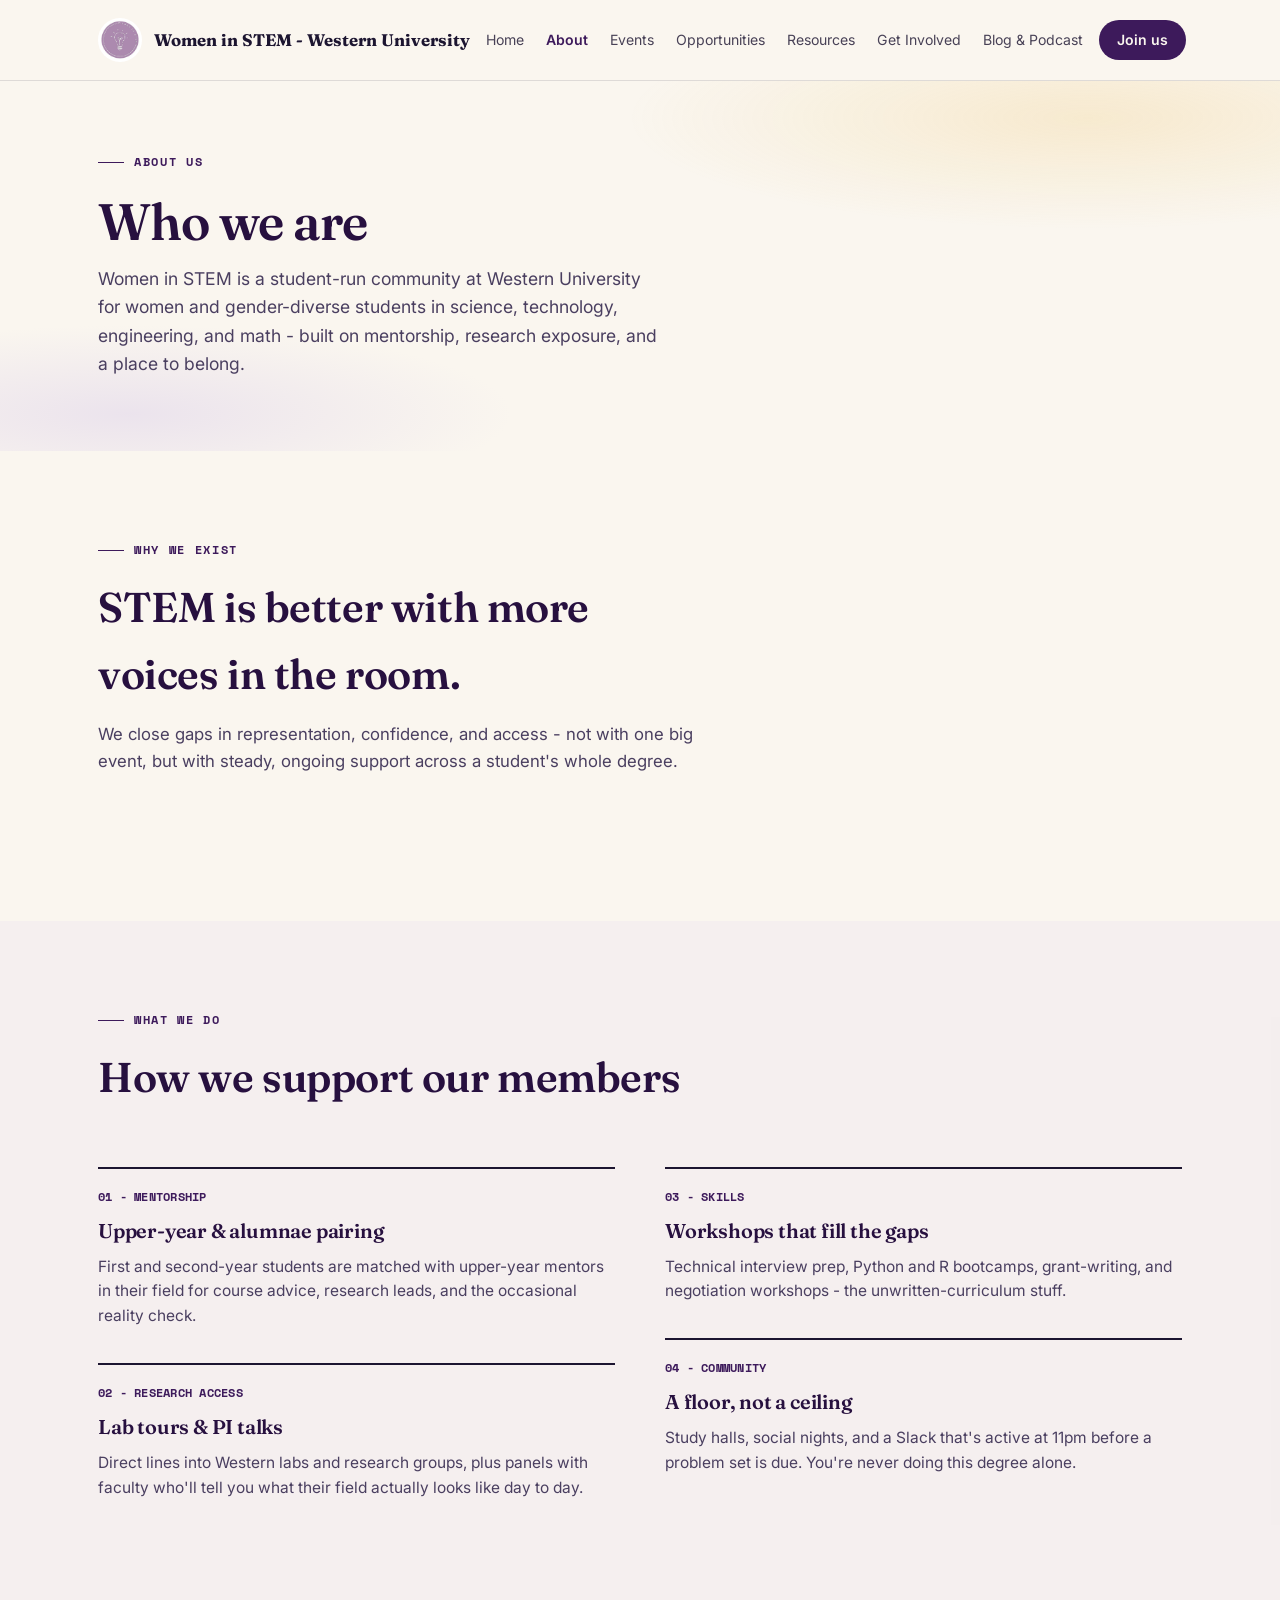
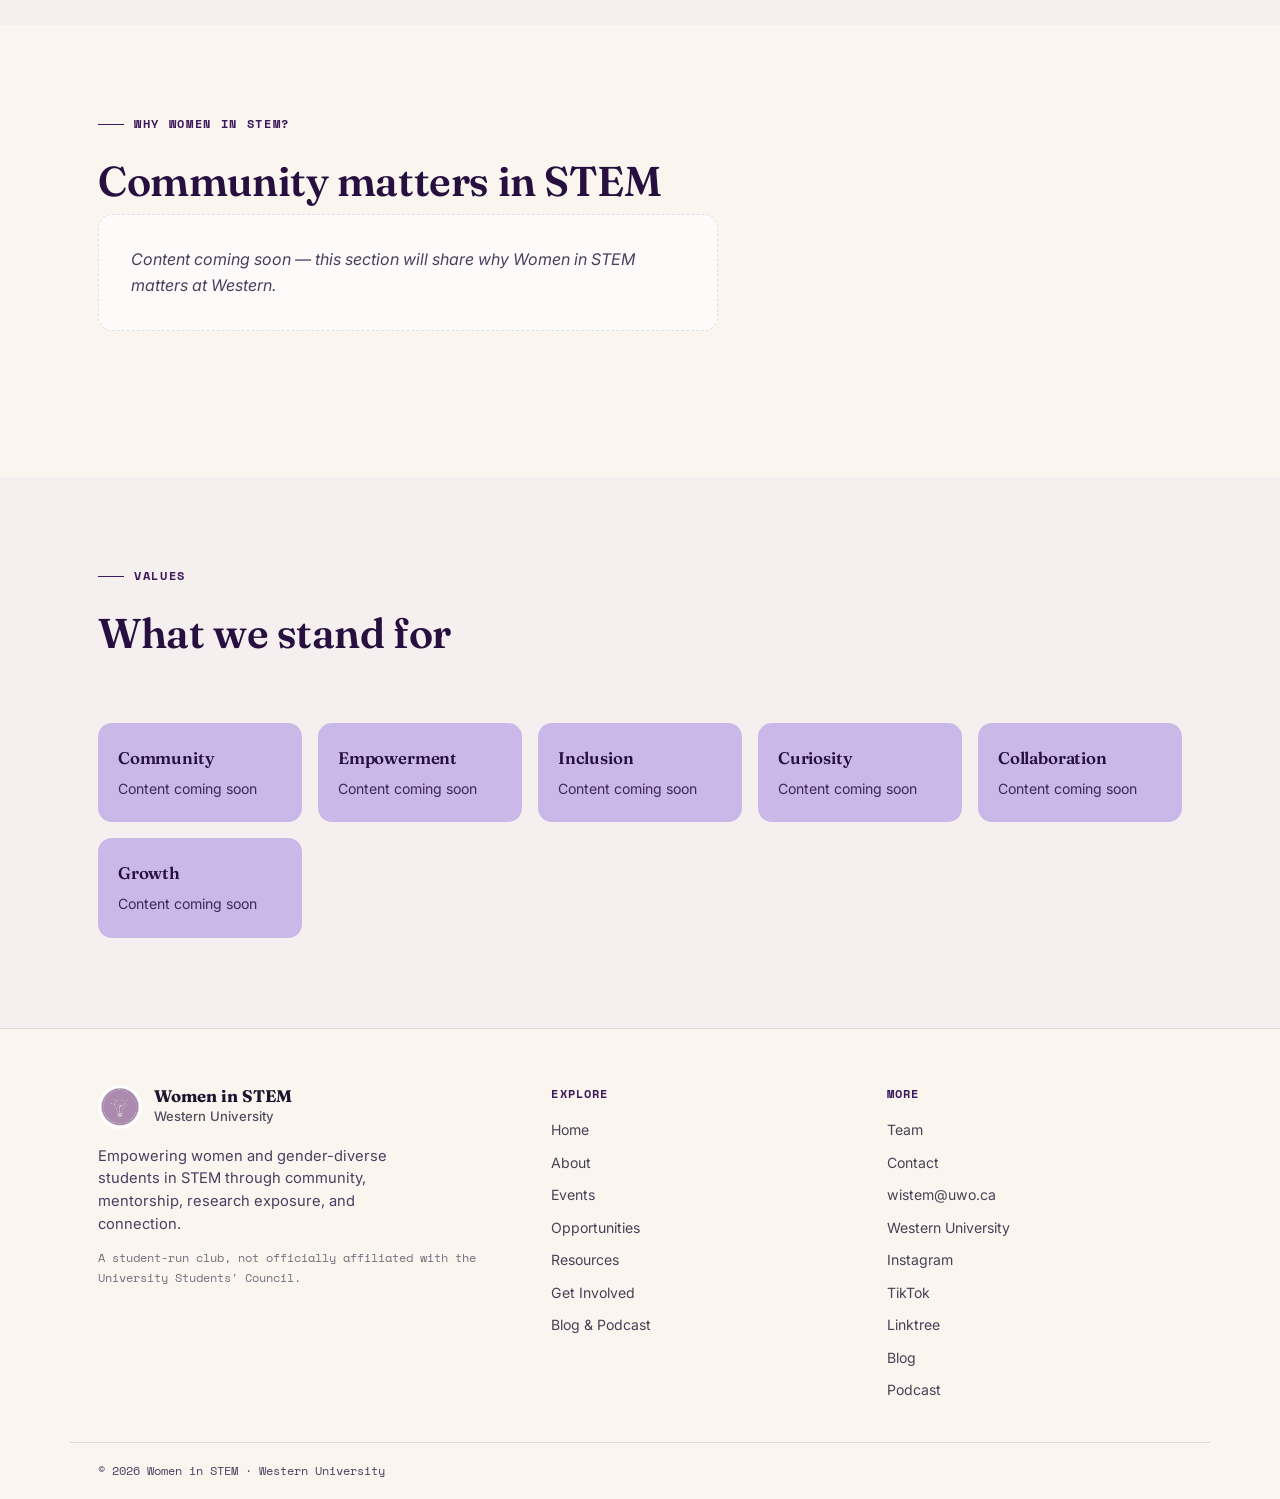
==== about.html @ c8507668 "Update Women in STEM website" ====
<!DOCTYPE html>
<html lang="en">
<head>
<meta charset="UTF-8">
<meta name="viewport" content="width=device-width, initial-scale=1.0">
<title>About Women in STEM | Western University</title>
<meta name="description" content="Learn about Women in STEM at Western University — our mission, pillars, values, and what we do for women and gender-diverse students in STEM.">
<link rel="icon" href="images/logo/classic_logo.jpg" type="image/jpeg">
<link rel="apple-touch-icon" href="images/logo/classic_logo.jpg">
<link rel="preconnect" href="https://fonts.googleapis.com">
<link rel="preconnect" href="https://fonts.gstatic.com" crossorigin>
<link href="https://fonts.googleapis.com/css2?family=Fraunces:ital,opsz,wght@0,9..144,300..900;1,9..144,300..900&family=Inter:wght@400;500;600;700&family=Space+Mono:wght@400;700&display=swap" rel="stylesheet">
<link rel="stylesheet" href="css/styles.css">
</head>
<body>

<div id="site-header"></div>

<main id="main">
<section class="page-hero">
  <div class="wrap">
    <div class="eyebrow">About us</div>
    <h1>Who we are</h1>
    <p id="about-intro"></p>
  </div>
</section>

<section>
  <div class="wrap">
    <div class="section-head">
      <div class="eyebrow" id="mission-eyebrow"></div>
      <h2 id="mission-title"></h2>
      <p id="mission-description"></p>
    </div>
  </div>
</section>

<section class="bg-alt">
  <div class="wrap">
    <div class="section-head">
      <div class="eyebrow">What we do</div>
      <h2>How we support our members</h2>
    </div>
    <div class="about-grid" id="pillars"></div>
  </div>
</section>

<section>
  <div class="wrap">
    <div class="section-head">
      <div class="eyebrow">Why Women in STEM?</div>
      <h2>Community matters in STEM</h2>
      <div id="why-wis"></div>
    </div>
  </div>
</section>

<section class="bg-alt">
  <div class="wrap">
    <div class="section-head">
      <div class="eyebrow">Values</div>
      <h2>What we stand for</h2>
    </div>
    <div class="values-grid" id="values-grid"></div>
  </div>
</section>
</main>

<div id="site-footer"></div>

<script src="js/data.js"></script>
<script src="js/main.js"></script>
<script>
  initLayout("about");
  document.getElementById("about-intro").textContent = WIS_DATA.about.whoWeAre;
  document.getElementById("mission-eyebrow").textContent = WIS_DATA.mission.eyebrow;
  document.getElementById("mission-title").textContent = WIS_DATA.mission.title;
  document.getElementById("mission-description").textContent = WIS_DATA.mission.description;
  const whyEl = document.getElementById("why-wis");
  if (WIS_DATA.about.whyWis) {
    whyEl.textContent = WIS_DATA.about.whyWis;
  } else {
    whyEl.innerHTML = '<div class="placeholder-block">Content coming soon — this section will share why Women in STEM matters at Western.</div>';
  }
  document.getElementById("pillars").innerHTML = renderPillars();
  document.getElementById("values-grid").innerHTML = renderValues();
</script>
</body>
</html>
---- css/styles.css ----
:root {
  --ink: #1C1530;
  --purple: #3D1A5B;
  --purple-deep: #27103F;
  --gold: #E8B33D;
  --gold-soft: #F4D88B;
  --cream: #FAF6EF;
  --lavender: #C9B8E8;
  --line: rgba(28, 21, 48, 0.12);
  --muted: #4a3f60;
  --max: 1140px;
}

* { box-sizing: border-box; }

html { scroll-behavior: smooth; }

body {
  margin: 0;
  background: var(--cream);
  color: var(--ink);
  font-family: 'Inter', sans-serif;
  font-size: 16px;
  line-height: 1.6;
  -webkit-font-smoothing: antialiased;
  overflow-x: hidden;
}

h1, h2, h3 {
  font-family: 'Fraunces', serif;
  font-weight: 600;
  margin: 0;
  letter-spacing: -0.01em;
}

.mono {
  font-family: 'Space Mono', monospace;
  letter-spacing: 0.02em;
}

a { color: inherit; text-decoration: none; }
img { max-width: 100%; display: block; }

.wrap { max-width: var(--max); margin: 0 auto; padding: 0 28px; }

:focus-visible { outline: 3px solid var(--purple); outline-offset: 2px; }

.skip-link {
  position: absolute;
  top: -100px;
  left: 16px;
  background: var(--purple);
  color: var(--cream);
  padding: 10px 16px;
  border-radius: 8px;
  z-index: 100;
  font-weight: 600;
}

.skip-link:focus { top: 16px; }

/* NAV */
header {
  position: sticky;
  top: 0;
  z-index: 50;
  background: rgba(250, 246, 239, 0.92);
  backdrop-filter: blur(8px);
  border-bottom: 1px solid var(--line);
}

nav {
  display: flex;
  align-items: center;
  justify-content: space-between;
  padding: 18px 28px;
  max-width: var(--max);
  margin: 0 auto;
  gap: 16px;
}

.brand {
  display: flex;
  align-items: center;
  gap: 12px;
  font-family: 'Fraunces', serif;
  font-weight: 700;
  font-size: 1.05rem;
  flex-shrink: 0;
}

.brand-logo {
  width: 44px;
  height: 44px;
  border-radius: 50%;
  object-fit: cover;
  flex-shrink: 0;
}

.brand-text { line-height: 1.2; }

.brand-sub {
  font-size: 0.82rem;
  font-weight: 500;
  opacity: 0.75;
  font-family: 'Inter', sans-serif;
}

.navlinks {
  display: flex;
  gap: 22px;
  font-size: 0.88rem;
  align-items: center;
}

.navlinks a {
  text-decoration: none;
  opacity: 0.8;
  transition: opacity 0.2s;
  white-space: nowrap;
}

.navlinks a:hover,
.navlinks a.active { opacity: 1; }

.navlinks a.active { color: var(--purple); font-weight: 600; }

.nav-cta {
  background: var(--purple);
  color: var(--cream);
  padding: 9px 18px;
  border-radius: 999px;
  font-size: 0.88rem;
  font-weight: 600;
  text-decoration: none;
  white-space: nowrap;
  flex-shrink: 0;
}

.menu-btn {
  display: none;
  background: none;
  border: none;
  cursor: pointer;
  padding: 6px;
  flex-shrink: 0;
}

.menu-btn span {
  display: block;
  width: 22px;
  height: 2px;
  background: var(--ink);
  margin: 5px 0;
  transition: transform 0.2s, opacity 0.2s;
}

.menu-btn[aria-expanded="true"] span:nth-child(1) { transform: translateY(7px) rotate(45deg); }
.menu-btn[aria-expanded="true"] span:nth-child(2) { opacity: 0; }
.menu-btn[aria-expanded="true"] span:nth-child(3) { transform: translateY(-7px) rotate(-45deg); }

.mobile-nav {
  display: none;
  flex-direction: column;
  gap: 4px;
  padding: 0 28px 20px;
  max-width: var(--max);
  margin: 0 auto;
}

.mobile-nav.open { display: flex; }

.mobile-nav a {
  padding: 12px 0;
  border-bottom: 1px solid var(--line);
  font-weight: 500;
}

.mobile-nav a.active { color: var(--purple); font-weight: 700; }

.mobile-nav .nav-cta-mobile {
  margin-top: 8px;
  text-align: center;
  background: var(--purple);
  color: var(--cream);
  padding: 12px 18px;
  border-radius: 999px;
  font-weight: 600;
  border-bottom: none;
}

/* HERO */
.hero {
  position: relative;
  overflow: hidden;
  padding: 100px 0 110px;
  background:
    radial-gradient(ellipse 60% 50% at 85% 10%, rgba(232, 179, 61, 0.22), transparent 60%),
    radial-gradient(ellipse 50% 40% at 10% 90%, rgba(201, 184, 232, 0.35), transparent 60%);
}

.hero-grid {
  display: grid;
  grid-template-columns: 1.2fr 0.8fr;
  gap: 50px;
  align-items: center;
}

.eyebrow {
  font-family: 'Space Mono', monospace;
  text-transform: uppercase;
  font-size: 0.74rem;
  letter-spacing: 0.14em;
  color: var(--purple);
  font-weight: 700;
  display: flex;
  align-items: center;
  gap: 10px;
  margin-bottom: 22px;
}

.eyebrow::before {
  content: '';
  width: 26px;
  height: 1px;
  background: var(--purple);
}

.hero h1 {
  font-size: clamp(2.6rem, 5vw, 4.1rem);
  line-height: 1.04;
  color: var(--purple-deep);
}

.hero h1 em {
  font-style: italic;
  color: var(--purple);
  position: relative;
}

.hero p.lede {
  margin-top: 22px;
  font-size: 1.15rem;
  max-width: 480px;
  color: #3a3050;
}

.hero-actions {
  display: flex;
  gap: 14px;
  margin-top: 34px;
  flex-wrap: wrap;
}

.btn-primary {
  background: var(--purple);
  color: var(--cream);
  padding: 14px 26px;
  border-radius: 999px;
  text-decoration: none;
  font-weight: 600;
  font-size: 0.95rem;
  display: inline-flex;
  align-items: center;
  gap: 8px;
  transition: transform 0.15s ease, background 0.2s;
}

.btn-primary:hover { transform: translateY(-2px); background: var(--purple-deep); }

.btn-secondary {
  border: 1.5px solid var(--ink);
  padding: 14px 26px;
  border-radius: 999px;
  text-decoration: none;
  font-weight: 600;
  font-size: 0.95rem;
  color: var(--ink);
  transition: background 0.2s;
}

.btn-secondary:hover { background: rgba(28, 21, 48, 0.06); }

.hero-logo {
  display: flex;
  justify-content: center;
  align-items: center;
}

.hero-logo img {
  width: min(340px, 100%);
  border-radius: 50%;
  box-shadow: 0 24px 60px -18px rgba(61, 26, 91, 0.4);
}

/* STAT STRIP */
.stats {
  border-top: 1px solid var(--line);
  border-bottom: 1px solid var(--line);
  background: var(--purple-deep);
  color: var(--cream);
}

.stats .wrap {
  display: grid;
  grid-template-columns: repeat(4, 1fr);
  padding: 42px 28px;
  gap: 20px;
}

.stat-num {
  font-family: 'Fraunces', serif;
  font-size: 2.4rem;
  font-weight: 600;
  color: var(--gold-soft);
}

.stat-label {
  font-size: 0.84rem;
  opacity: 0.85;
  margin-top: 4px;
}

section { padding: 90px 0; }

.section-head { max-width: 620px; margin-bottom: 56px; }
.section-head .eyebrow { margin-bottom: 14px; }
.section-head h2 { font-size: clamp(1.9rem, 3.4vw, 2.6rem); color: var(--purple-deep); }
.section-head p { margin-top: 14px; color: #4a3f60; font-size: 1.05rem; }

/* ABOUT / MISSION */
.about-grid {
  display: grid;
  grid-template-columns: 1fr 1fr;
  gap: 50px;
  align-items: start;
}

.pillar {
  border-top: 2px solid var(--ink);
  padding-top: 18px;
  margin-bottom: 34px;
}

.pillar .mono { font-size: 0.78rem; color: var(--purple); font-weight: 700; }
.pillar h3 { font-size: 1.25rem; margin-top: 8px; margin-bottom: 8px; color: var(--purple-deep); }
.pillar p { margin: 0; color: #4a3f60; font-size: 0.97rem; }

/* EVENTS */
.events { background: var(--purple-deep); color: var(--cream); }
.events .section-head h2 { color: var(--cream); }
.events .section-head p { color: #cfc3e6; }
.events .eyebrow { color: var(--gold-soft); }
.events .eyebrow::before { background: var(--gold-soft); }

.event-list { display: flex; flex-direction: column; }

.event-row {
  display: grid;
  grid-template-columns: 120px 1fr 140px;
  gap: 24px;
  align-items: center;
  padding: 26px 0;
  border-bottom: 1px solid rgba(250, 246, 239, 0.16);
}

.event-row:first-child { border-top: 1px solid rgba(250, 246, 239, 0.16); }

.event-date {
  font-family: 'Space Mono', monospace;
  font-size: 0.85rem;
  color: var(--gold-soft);
}

.event-title {
  font-family: 'Fraunces', serif;
  font-size: 1.25rem;
  font-weight: 600;
}

.event-meta { font-size: 0.85rem; opacity: 0.8; margin-top: 4px; }

.event-tag {
  justify-self: start;
  font-family: 'Space Mono', monospace;
  font-size: 0.72rem;
  border: 1px solid rgba(250, 246, 239, 0.4);
  padding: 5px 12px;
  border-radius: 999px;
  white-space: nowrap;
}

/* TEAM */
.team-preview-grid {
  display: grid;
  grid-template-columns: repeat(auto-fill, minmax(130px, 1fr));
  gap: 20px;
  max-width: 820px;
}

.team-group { margin-top: 44px; }
.team-group:first-of-type { margin-top: 0; }

.team-group-title {
  font-family: 'Space Mono', monospace;
  font-size: 0.72rem;
  font-weight: 700;
  text-transform: uppercase;
  letter-spacing: 0.12em;
  color: var(--purple);
  margin: 0 0 14px;
  padding-bottom: 10px;
  border-bottom: 1px solid var(--line);
}

.team-grid {
  display: grid;
  grid-template-columns: repeat(auto-fill, 132px);
  gap: 14px;
  justify-content: start;
}

.person-photo {
  aspect-ratio: 1;
  width: 100%;
  border-radius: 10px;
  background: var(--lavender);
  margin: 0 0 8px;
  position: relative;
  overflow: hidden;
  display: flex;
  align-items: center;
  justify-content: center;
}

.person-photo span {
  font-family: 'Fraunces', serif;
  font-size: 1.35rem;
  font-weight: 600;
  color: var(--purple-deep);
  opacity: 0.5;
}

.person h3 { font-size: 0.88rem; color: var(--purple-deep); line-height: 1.25; }
.person .role { font-size: 0.74rem; color: var(--purple); font-weight: 600; margin-top: 2px; line-height: 1.3; }
.person .field { font-family: 'Space Mono', monospace; font-size: 0.74rem; color: #6a5d82; margin-top: 8px; }

/* JOIN */
.join {
  background: linear-gradient(160deg, var(--gold-soft) 0%, var(--gold) 100%);
  border-radius: 28px;
  padding: 64px 50px;
  max-width: 720px;
}

.join h2 { font-size: clamp(1.8rem, 3vw, 2.4rem); color: var(--purple-deep); }
.join p { color: #4a3320; margin-top: 14px; max-width: 520px; font-size: 1.05rem; }
.join .btn-primary { margin-top: 28px; }

/* DIRECTOR APPLICATIONS */
.apply-grid { display: grid; grid-template-columns: repeat(3, 1fr); gap: 20px; }

.apply-card {
  border: 1.5px solid var(--line);
  border-radius: 18px;
  padding: 28px 24px;
  background: #fff;
  transition: transform 0.15s ease, border-color 0.2s, box-shadow 0.2s;
  display: flex;
  flex-direction: column;
  gap: 8px;
}

.apply-card:hover {
  transform: translateY(-3px);
  border-color: var(--purple);
  box-shadow: 0 12px 32px -12px rgba(61, 26, 91, 0.2);
}

.apply-card .mono { font-size: 0.72rem; color: var(--purple); font-weight: 700; }
.apply-card h3 { font-size: 1.15rem; color: var(--purple-deep); }
.apply-card p { font-size: 0.92rem; color: #4a3f60; margin: 0; flex: 1; }
.apply-link { margin-top: 14px; font-size: 0.88rem; font-weight: 600; color: var(--purple); }

.apply-card--pending {
  border-style: dashed;
  cursor: default;
  pointer-events: none;
  opacity: 0.85;
}

.apply-card--pending:hover {
  transform: none;
  border-color: var(--line);
  box-shadow: none;
}

.apply-card--pending .apply-link { color: var(--muted); font-style: italic; }

footer { padding: 56px 0 0; border-top: 1px solid var(--line); }

.footer-grid {
  display: grid;
  grid-template-columns: 1.4fr 1fr 1fr;
  gap: 40px;
  padding-bottom: 40px;
}

.footer-brand .brand { margin-bottom: 16px; }

.footer-mission {
  font-size: 0.92rem;
  color: var(--muted);
  margin: 0 0 12px;
  max-width: 320px;
  line-height: 1.55;
}

.footer-col {
  display: flex;
  flex-direction: column;
  gap: 10px;
}

.footer-col a {
  font-size: 0.88rem;
  opacity: 0.8;
  transition: opacity 0.2s;
}

.footer-col a:hover { opacity: 1; color: var(--purple); }

.footer-heading {
  font-family: 'Space Mono', monospace;
  font-size: 0.72rem;
  text-transform: uppercase;
  letter-spacing: 0.1em;
  color: var(--purple);
  margin: 0 0 6px;
  font-weight: 700;
}

.footer-bottom {
  border-top: 1px solid var(--line);
  padding: 18px 28px;
  font-size: 0.78rem;
  color: var(--muted);
  font-family: 'Space Mono', monospace;
}

.footer-small {
  font-size: 0.78rem;
  opacity: 0.6;
  margin-top: 10px;
  font-family: 'Space Mono', monospace;
}

/* Page hero (inner pages) */
.page-hero {
  padding: 72px 0 56px;
  background:
    radial-gradient(ellipse 60% 50% at 85% 10%, rgba(232, 179, 61, 0.18), transparent 60%),
    radial-gradient(ellipse 50% 40% at 10% 90%, rgba(201, 184, 232, 0.3), transparent 60%);
}

.page-hero h1 {
  font-size: clamp(2.2rem, 4.5vw, 3.2rem);
  color: var(--purple-deep);
  line-height: 1.08;
}

.page-hero p {
  margin-top: 16px;
  max-width: 560px;
  color: var(--muted);
  font-size: 1.1rem;
}

.section-head-row {
  display: flex;
  justify-content: space-between;
  align-items: flex-end;
  gap: 20px;
  flex-wrap: wrap;
  margin-bottom: 48px;
}

.section-head-row .section-head { margin-bottom: 0; }

.btn-text {
  font-weight: 600;
  color: var(--purple);
  font-size: 0.92rem;
}

.btn-text:hover { text-decoration: underline; }

.btn-text-on-dark { color: var(--gold-soft); }
.btn-text-on-dark:hover { color: var(--cream); }

.section-cta {
  margin-top: 36px;
  text-align: center;
}

.bg-alt { background: rgba(201, 184, 232, 0.12); }

.hidden { display: none !important; }

/* Cards */
.card-grid {
  display: grid;
  grid-template-columns: repeat(auto-fill, minmax(280px, 1fr));
  gap: 20px;
}

.card {
  border: 1.5px solid var(--line);
  border-radius: 16px;
  padding: 24px;
  background: #fff;
  display: flex;
  flex-direction: column;
  gap: 8px;
  transition: transform 0.15s ease, box-shadow 0.2s, border-color 0.2s;
}

.card:hover {
  transform: translateY(-3px);
  border-color: var(--purple);
  box-shadow: 0 12px 32px -12px rgba(61, 26, 91, 0.18);
}

.card-tag {
  font-family: 'Space Mono', monospace;
  font-size: 0.68rem;
  text-transform: uppercase;
  letter-spacing: 0.08em;
  color: var(--purple);
  font-weight: 700;
}

.card h3 { font-size: 1.1rem; color: var(--purple-deep); }
.card p { font-size: 0.92rem; color: var(--muted); margin: 0; flex: 1; }
.card-meta { font-size: 0.82rem; color: #6a5d82; margin-top: 4px; }
.card-link { margin-top: 12px; font-size: 0.88rem; font-weight: 600; color: var(--purple); align-self: flex-start; }

.card-header-row {
  display: flex;
  align-items: center;
  justify-content: space-between;
  gap: 10px;
  flex-wrap: wrap;
}

.card-purpose,
.card-note,
.card-status {
  font-size: 0.88rem;
  color: var(--muted);
  margin: 0;
}

.card-note { font-style: italic; }
.card-status { color: #6a5d82; }

.status-badge {
  font-family: 'Space Mono', monospace;
  font-size: 0.62rem;
  text-transform: uppercase;
  letter-spacing: 0.06em;
  padding: 4px 10px;
  border-radius: 999px;
  font-weight: 700;
  white-space: nowrap;
}

.status-badge--planned,
.status-badge--coming-soon {
  background: rgba(201, 184, 232, 0.35);
  color: var(--purple);
}

.status-badge--recorded {
  background: rgba(232, 179, 61, 0.25);
  color: #6b4a00;
}

.card--planned {
  border-style: dashed;
  background: rgba(255, 255, 255, 0.85);
}

.card--recorded {
  border-color: rgba(232, 179, 61, 0.45);
}

.card-placeholder-note {
  font-size: 0.82rem;
  color: #6a5d82;
  font-style: italic;
  margin-top: 8px;
}

.event-card .event-date-block {
  font-family: 'Space Mono', monospace;
  font-size: 0.78rem;
  color: var(--purple);
  font-weight: 700;
}

/* Values */
.values-grid {
  display: grid;
  grid-template-columns: repeat(auto-fill, minmax(200px, 1fr));
  gap: 16px;
}

.value-card {
  background: var(--lavender);
  color: var(--purple-deep);
  border-radius: 14px;
  padding: 22px 20px;
}

.value-card h3 { font-size: 1.05rem; margin-bottom: 6px; }
.value-card p { font-size: 0.88rem; margin: 0; opacity: 0.85; }

/* Empty state */
.empty-state {
  border: 1.5px dashed var(--line);
  border-radius: 18px;
  padding: 48px 32px;
  text-align: center;
  background: #fff;
}

.empty-state-title {
  font-family: 'Fraunces', serif;
  font-size: 1.35rem;
  color: var(--purple-deep);
  margin: 0 0 10px;
}

.empty-state-text {
  color: var(--muted);
  margin: 0 auto;
  max-width: 480px;
  font-size: 0.95rem;
}

.category-chips {
  display: flex;
  flex-wrap: wrap;
  gap: 10px;
  justify-content: center;
  margin-top: 24px;
}

.category-chip {
  font-family: 'Space Mono', monospace;
  font-size: 0.72rem;
  padding: 8px 14px;
  border-radius: 999px;
  border: 1.5px solid var(--line);
  color: var(--purple);
  font-weight: 700;
}

/* Events page dark section */
.events-dark {
  background: var(--purple-deep);
  color: var(--cream);
}

.events-dark .section-head h2 { color: var(--cream); }
.events-dark .section-head p { color: #cfc3e6; }
.events-dark .eyebrow { color: var(--gold-soft); }
.events-dark .eyebrow::before { background: var(--gold-soft); }

.events-dark .card {
  background: rgba(255, 255, 255, 0.06);
  border-color: rgba(250, 246, 239, 0.15);
  color: var(--cream);
}

.events-dark .card h3 { color: var(--cream); }
.events-dark .card p,
.events-dark .card-meta,
.events-dark .card-placeholder-note,
.events-dark .card-note,
.events-dark .card-purpose,
.events-dark .card-status { color: #cfc3e6; }
.events-dark .card-tag { color: var(--gold-soft); }
.events-dark .event-date-block { color: var(--gold-soft); }

.btn-on-dark {
  color: var(--cream);
  border-color: rgba(250, 246, 239, 0.5);
}

/* Team photo placeholder */
.photo-soon-label {
  display: block;
  font-family: 'Space Mono', monospace;
  font-size: 0.55rem;
  text-transform: uppercase;
  letter-spacing: 0.06em;
  color: var(--purple-deep);
  opacity: 0.55;
  margin-top: 4px;
  text-align: center;
  line-height: 1.2;
  padding: 0 4px;
}

.person-photo .photo-soon {
  font-size: 1.2rem;
}

/* Involve cards */
.involve-grid {
  display: grid;
  grid-template-columns: repeat(auto-fill, minmax(240px, 1fr));
  gap: 16px;
}

.involve-card {
  border: 1.5px solid var(--line);
  border-radius: 14px;
  padding: 24px;
  background: #fff;
}

.involve-card h3 { font-size: 1.05rem; color: var(--purple-deep); margin-bottom: 8px; }
.involve-card p { font-size: 0.9rem; color: var(--muted); margin: 0 0 14px; flex: 1; }

.involve-card--link {
  transition: transform 0.15s ease, border-color 0.2s, box-shadow 0.2s;
  display: flex;
  flex-direction: column;
}

.involve-card--link:hover {
  transform: translateY(-3px);
  border-color: var(--purple);
  box-shadow: 0 12px 32px -12px rgba(61, 26, 91, 0.18);
}

/* Featured opportunity */
.featured-opp {
  display: flex;
  justify-content: space-between;
  align-items: center;
  gap: 32px;
  background: #fff;
  border: 1.5px solid var(--line);
  border-radius: 20px;
  padding: 36px 40px;
}

.featured-opp h3 {
  font-size: 1.3rem;
  color: var(--purple-deep);
  margin: 8px 0;
}

.featured-opp p {
  color: var(--muted);
  margin: 0;
  max-width: 520px;
  font-size: 0.95rem;
}

.featured-eyebrow { margin-bottom: 0; }

.featured-opp--soon {
  background: linear-gradient(160deg, rgba(201, 184, 232, 0.25) 0%, rgba(250, 246, 239, 0.8) 100%);
}

/* Latest content preview empty state */
.content-preview-empty {
  display: grid;
  grid-template-columns: repeat(3, 1fr);
  gap: 16px;
}

.content-preview-item {
  border: 1.5px dashed var(--line);
  border-radius: 14px;
  padding: 28px 24px;
  background: #fff;
  text-align: center;
}

.content-preview-item .mono {
  font-size: 0.72rem;
  color: var(--purple);
  font-weight: 700;
  display: block;
  margin-bottom: 10px;
}

.content-preview-item p {
  margin: 0;
  font-size: 0.88rem;
  color: var(--muted);
  font-style: italic;
}

.page-intro {
  font-size: 1.05rem;
  color: var(--muted);
  max-width: 640px;
  margin: 0 0 32px;
  line-height: 1.6;
}

.category-sections {
  display: grid;
  grid-template-columns: repeat(auto-fill, minmax(260px, 1fr));
  gap: 20px;
}

.category-section {
  border: 1.5px solid var(--line);
  border-radius: 14px;
  padding: 24px;
  background: #fff;
}

.category-section h3 {
  font-size: 1.05rem;
  color: var(--purple-deep);
  margin: 0 0 8px;
}

.category-section p {
  font-size: 0.9rem;
  color: var(--muted);
  margin: 0;
}

.category-section-note {
  margin-top: 12px !important;
  font-size: 0.82rem !important;
  font-style: italic;
  color: #8a7a90 !important;
}

.resource-blurb {
  font-size: 0.92rem;
  color: var(--muted);
  margin: -8px 0 16px;
}

.filter-bar {
  display: flex;
  flex-wrap: wrap;
  gap: 8px;
  margin-bottom: 28px;
}

.filter-btn {
  padding: 8px 16px;
  border-radius: 999px;
  border: 1.5px solid var(--line);
  background: #fff;
  cursor: pointer;
  font-weight: 600;
  font-size: 0.82rem;
  font-family: 'Inter', sans-serif;
  transition: background 0.2s;
}

.filter-btn.active,
.filter-btn:hover {
  background: var(--purple);
  color: var(--cream);
  border-color: var(--purple);
}

.placeholder-block {
  border: 1.5px dashed var(--line);
  border-radius: 14px;
  padding: 32px;
  background: rgba(255, 255, 255, 0.6);
  color: var(--muted);
  font-style: italic;
}

.contact-email-highlight {
  display: inline-block;
  font-family: 'Fraunces', serif;
  font-size: 1.5rem;
  font-weight: 600;
  color: var(--purple);
  margin: 8px 0 16px;
}

.contact-email-highlight:hover { text-decoration: underline; }

.partnership-block {
  border: 1.5px solid var(--line);
  border-radius: 16px;
  padding: 32px;
  background: #fff;
}

.partnership-block p {
  color: var(--muted);
  margin: 0 0 8px;
  font-size: 0.95rem;
}

.pending-note {
  margin-top: 24px;
  padding: 12px 16px;
  background: rgba(201, 184, 232, 0.2);
  border-radius: 10px;
  border-left: 3px solid var(--purple);
}

.pending-note code {
  font-family: 'Space Mono', monospace;
  font-size: 0.85em;
}

.recruitment-banner {
  background: linear-gradient(160deg, var(--gold-soft) 0%, var(--gold) 100%);
  border-radius: 28px;
  padding: 48px 44px;
  display: flex;
  justify-content: space-between;
  align-items: flex-end;
  gap: 28px;
  flex-wrap: wrap;
}

.recruitment-banner .section-head {
  margin-bottom: 0;
  max-width: 640px;
}

.recruitment-banner .section-head p {
  color: #4a3320;
}

.recruitment-timing {
  font-family: 'Space Mono', monospace;
  font-size: 0.78rem;
  font-weight: 700;
  color: var(--purple-deep);
  margin-top: 12px !important;
}

.recruitment-callout {
  display: flex;
  justify-content: space-between;
  align-items: center;
  gap: 24px;
  flex-wrap: wrap;
  background: #fff;
  border: 1.5px solid var(--line);
  border-radius: 18px;
  padding: 28px 32px;
  margin-bottom: 40px;
}

.recruitment-callout h2 {
  font-size: clamp(1.4rem, 2.5vw, 1.75rem);
  color: var(--purple-deep);
  margin-top: 6px;
}

.recruitment-callout p {
  margin: 8px 0 0;
  color: var(--muted);
  font-size: 0.95rem;
}

/* Blog tabs */
.content-external-cta {
  margin-bottom: 28px;
}
  display: flex;
  gap: 8px;
  margin-bottom: 32px;
  flex-wrap: wrap;
}

.tab-btn {
  padding: 10px 20px;
  border-radius: 999px;
  border: 1.5px solid var(--line);
  background: #fff;
  cursor: pointer;
  font-weight: 600;
  font-size: 0.88rem;
  font-family: 'Inter', sans-serif;
  transition: background 0.2s;
}

.tab-btn.active {
  background: var(--purple);
  color: var(--cream);
  border-color: var(--purple);
}

/* Resources */
.resource-section { margin-bottom: 48px; }

.resource-section h3 {
  font-size: 1.2rem;
  color: var(--purple-deep);
  margin-bottom: 16px;
  padding-bottom: 10px;
  border-bottom: 2px solid var(--ink);
}

.resource-list { display: flex; flex-direction: column; gap: 12px; }

.resource-item {
  display: flex;
  justify-content: space-between;
  align-items: center;
  gap: 16px;
  padding: 16px 20px;
  border: 1.5px solid var(--line);
  border-radius: 12px;
  background: #fff;
}

.resource-item h4 {
  font-size: 0.98rem;
  color: var(--purple-deep);
  font-family: 'Inter', sans-serif;
  font-weight: 600;
  margin: 0;
}

.resource-item p { font-size: 0.85rem; color: var(--muted); margin: 4px 0 0; }

/* Contact */
.contact-grid {
  display: grid;
  grid-template-columns: 1fr 1fr;
  gap: 48px;
  align-items: start;
}

.contact-info h3 {
  font-size: 1.1rem;
  color: var(--purple-deep);
  margin-bottom: 8px;
  margin-top: 24px;
}

.contact-info h3:first-child { margin-top: 0; }

.contact-info p,
.contact-info a { font-size: 0.95rem; color: var(--muted); }

.contact-info a:hover { color: var(--purple); }

form { display: flex; flex-direction: column; gap: 14px; }

label {
  font-size: 0.88rem;
  font-weight: 600;
  color: var(--purple-deep);
}

input, select, textarea {
  padding: 14px 16px;
  border-radius: 10px;
  border: 1.5px solid var(--line);
  background: #fff;
  font-family: 'Inter', sans-serif;
  font-size: 0.95rem;
  width: 100%;
}

textarea { min-height: 120px; resize: vertical; }

input::placeholder,
textarea::placeholder { color: #8a7a90; }

form .btn-primary {
  border: none;
  cursor: pointer;
  justify-content: center;
}

.form-note {
  font-size: 0.78rem;
  color: var(--muted);
  margin: 0;
}

.form-status {
  font-size: 0.88rem;
  color: var(--purple);
  margin: 0;
  min-height: 1.2em;
}

.spotlight-feature {
  background: var(--purple-deep);
  color: var(--cream);
  border-radius: 20px;
  padding: 40px;
  margin-bottom: 20px;
}

.spotlight-feature h3 { color: var(--gold-soft); font-size: 1.4rem; }
.spotlight-feature .field {
  font-family: 'Space Mono', monospace;
  font-size: 0.78rem;
  color: var(--lavender);
  margin-top: 4px;
}

@media (max-width: 960px) {
  .navlinks,
  .nav-cta { display: none; }
  .menu-btn { display: block; }
}

@media (max-width: 860px) {
  .hero-grid { grid-template-columns: 1fr; }
  .hero-logo { order: -1; max-width: 280px; margin: 0 auto; }
  .about-grid { grid-template-columns: 1fr; }
  .stats .wrap { grid-template-columns: repeat(2, 1fr); }
  .team-grid { grid-template-columns: repeat(auto-fill, 120px); gap: 12px; }
  .team-preview-grid { grid-template-columns: repeat(auto-fill, minmax(110px, 1fr)); gap: 14px; }
  .event-row { grid-template-columns: 1fr; gap: 8px; }
  .apply-grid { grid-template-columns: 1fr; }
  .join { padding: 42px 26px; }
  .contact-grid { grid-template-columns: 1fr; }
  .section-head-row { flex-direction: column; align-items: flex-start; }
  .footer-grid { grid-template-columns: 1fr; gap: 28px; }
  .content-preview-empty { grid-template-columns: 1fr; }
  .featured-opp { flex-direction: column; align-items: flex-start; padding: 28px 24px; }
  .resource-item { flex-direction: column; align-items: flex-start; }
  .recruitment-banner,
  .recruitment-callout { flex-direction: column; align-items: flex-start; padding: 28px 24px; }
}

@media (prefers-reduced-motion: reduce) {
  html { scroll-behavior: auto; }
  *, *::before, *::after { transition: none !important; }
}
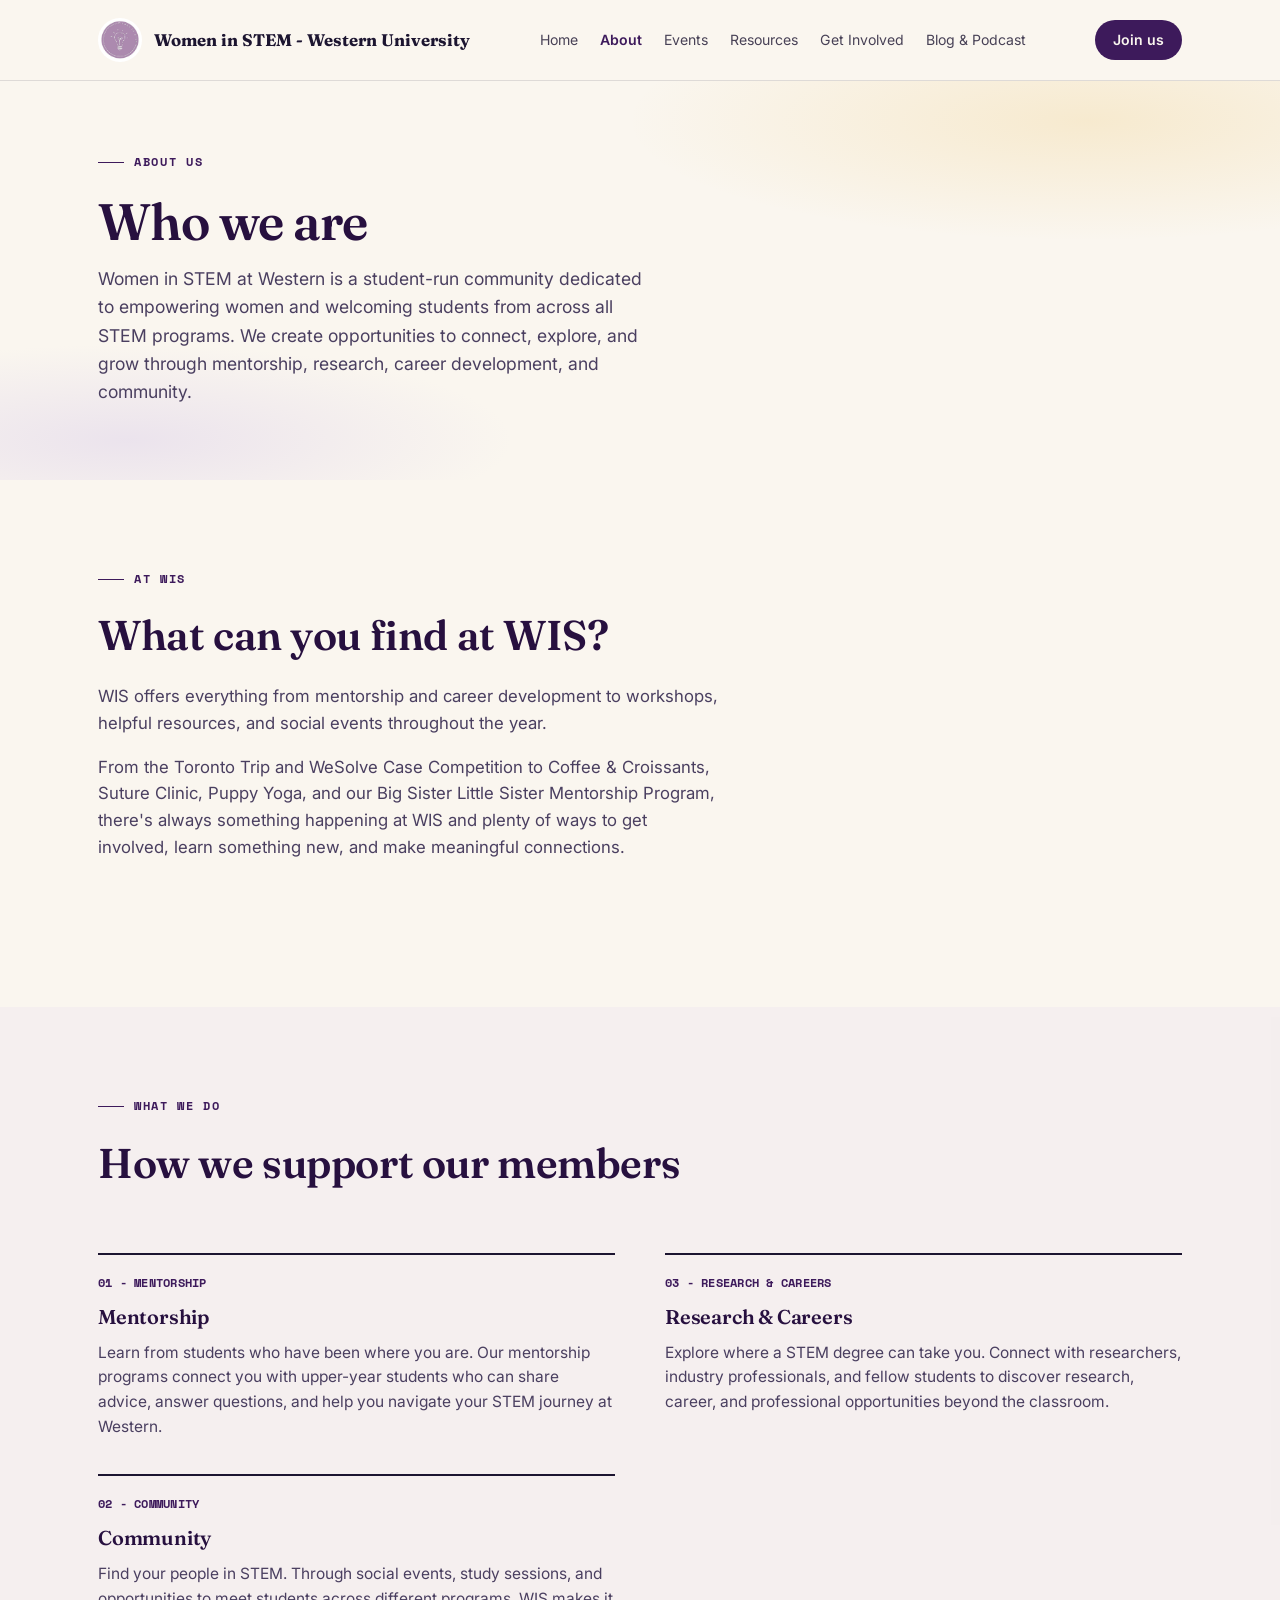
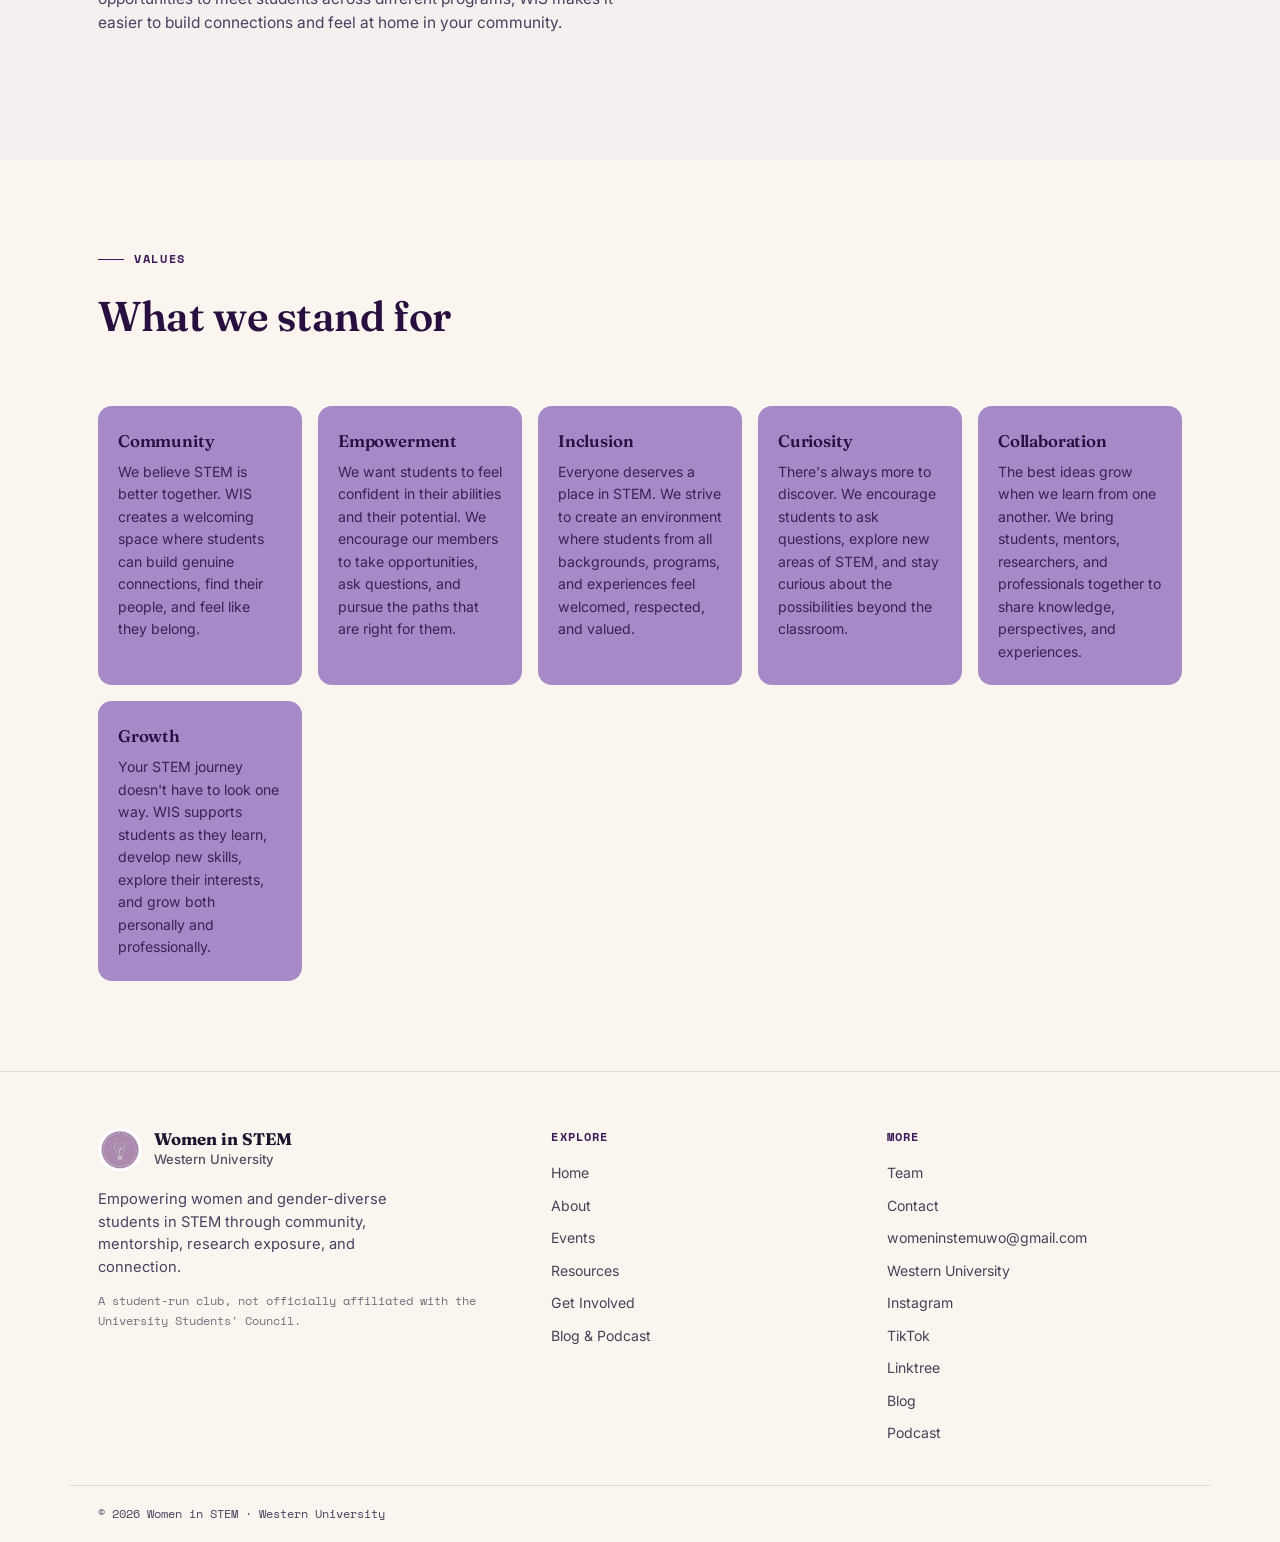
==== commit 844a80a4: "Initial website files" ====
--- a/about.html
+++ b/about.html
@@ -30,7 +30,7 @@
     <div class="section-head">
       <div class="eyebrow" id="mission-eyebrow"></div>
       <h2 id="mission-title"></h2>
-      <p id="mission-description"></p>
+      <div id="mission-description"></div>
     </div>
   </div>
 </section>
@@ -46,16 +46,6 @@
 </section>
 
 <section>
-  <div class="wrap">
-    <div class="section-head">
-      <div class="eyebrow">Why Women in STEM?</div>
-      <h2>Community matters in STEM</h2>
-      <div id="why-wis"></div>
-    </div>
-  </div>
-</section>
-
-<section class="bg-alt">
   <div class="wrap">
     <div class="section-head">
       <div class="eyebrow">Values</div>
@@ -75,13 +65,7 @@
   document.getElementById("about-intro").textContent = WIS_DATA.about.whoWeAre;
   document.getElementById("mission-eyebrow").textContent = WIS_DATA.mission.eyebrow;
   document.getElementById("mission-title").textContent = WIS_DATA.mission.title;
-  document.getElementById("mission-description").textContent = WIS_DATA.mission.description;
-  const whyEl = document.getElementById("why-wis");
-  if (WIS_DATA.about.whyWis) {
-    whyEl.textContent = WIS_DATA.about.whyWis;
-  } else {
-    whyEl.innerHTML = '<div class="placeholder-block">Content coming soon — this section will share why Women in STEM matters at Western.</div>';
-  }
+  document.getElementById("mission-description").innerHTML = WIS_DATA.mission.description.map((p) => `<p>${p}</p>`).join("");
   document.getElementById("pillars").innerHTML = renderPillars();
   document.getElementById("values-grid").innerHTML = renderValues();
 </script>
--- a/css/styles.css
+++ b/css/styles.css
@@ -5,7 +5,8 @@
   --gold: #E8B33D;
   --gold-soft: #F4D88B;
   --cream: #FAF6EF;
-  --lavender: #C9B8E8;
+  --lavender: #A689C7;
+  --lavender-pale: #C9B8E8;
   --line: rgba(28, 21, 48, 0.12);
   --muted: #4a3f60;
   --max: 1140px;
@@ -226,6 +227,11 @@
   background: var(--purple);
 }
 
+.hero-location {
+  margin-top: 48px;
+  margin-bottom: 0;
+}
+
 .hero h1 {
   font-size: clamp(2.6rem, 5vw, 4.1rem);
   line-height: 1.04;
@@ -238,11 +244,24 @@
   position: relative;
 }
 
-.hero p.lede {
-  margin-top: 22px;
+.hero .lede p {
+  margin-top: 16px;
   font-size: 1.15rem;
   max-width: 480px;
   color: #3a3050;
+}
+
+.hero .lede p:first-child {
+  margin-top: 22px;
+}
+
+.section-head p + p {
+  margin-top: 14px;
+}
+
+.about-closing {
+  margin-top: 56px;
+  margin-bottom: 0;
 }
 
 .hero-actions {
@@ -345,6 +364,42 @@
 .pillar .mono { font-size: 0.78rem; color: var(--purple); font-weight: 700; }
 .pillar h3 { font-size: 1.25rem; margin-top: 8px; margin-bottom: 8px; color: var(--purple-deep); }
 .pillar p { margin: 0; color: #4a3f60; font-size: 0.97rem; }
+
+/* FEATURES */
+.features { background: var(--cream); }
+
+.features-grid {
+  display: grid;
+  grid-template-columns: repeat(auto-fit, minmax(260px, 1fr));
+  gap: 28px;
+  margin-top: 48px;
+}
+
+.feature-card {
+  background: var(--cream);
+  border: 1px solid var(--line);
+  border-radius: 12px;
+  padding: 32px;
+  transition: all 0.3s ease;
+}
+
+.feature-card:hover {
+  border-color: var(--purple);
+  box-shadow: 0 4px 16px rgba(61, 26, 91, 0.08);
+}
+
+.feature-card h3 {
+  font-size: 1.2rem;
+  color: var(--purple-deep);
+  margin-top: 0;
+  margin-bottom: 12px;
+}
+
+.feature-card p {
+  font-size: 0.97rem;
+  color: #4a3f60;
+  margin: 0;
+}
 
 /* EVENTS */
 .events { background: var(--purple-deep); color: var(--cream); }
@@ -433,7 +488,29 @@
   justify-content: center;
 }
 
+.person-photo .team-photo {
+  width: 100%;
+  height: 100%;
+  object-fit: cover;
+  display: block;
+}
+
 .person-photo span {
+  font-family: 'Fraunces', serif;
+  font-size: 1.35rem;
+  font-weight: 600;
+  color: var(--purple-deep);
+  opacity: 0.5;
+}
+
+.team-photo {
+  width: 100%;
+  height: 100%;
+  object-fit: cover;
+  object-position: center;
+}
+
+.photo-placeholder {
   font-family: 'Fraunces', serif;
   font-size: 1.35rem;
   font-weight: 600;
@@ -601,6 +678,24 @@
 .section-cta {
   margin-top: 36px;
   text-align: center;
+}
+
+#cta-community {
+  text-align: center;
+}
+
+#cta-community .section-head {
+  margin-left: auto;
+  margin-right: auto;
+}
+
+#cta-community .section-head h2 {
+  color: var(--purple-deep);
+}
+
+#cta-community .hero-actions {
+  justify-content: center;
+  margin-top: 32px;
 }
 
 .bg-alt { background: rgba(201, 184, 232, 0.12); }
@@ -1083,6 +1178,8 @@
 .content-external-cta {
   margin-bottom: 28px;
 }
+
+.content-tabs {
   display: flex;
   gap: 8px;
   margin-bottom: 32px;
@@ -1217,7 +1314,7 @@
 .spotlight-feature .field {
   font-family: 'Space Mono', monospace;
   font-size: 0.78rem;
-  color: var(--lavender);
+  color: var(--lavender-pale);
   margin-top: 4px;
 }
 
@@ -1232,6 +1329,7 @@
   .hero-logo { order: -1; max-width: 280px; margin: 0 auto; }
   .about-grid { grid-template-columns: 1fr; }
   .stats .wrap { grid-template-columns: repeat(2, 1fr); }
+  .features-grid { grid-template-columns: 1fr; }
   .team-grid { grid-template-columns: repeat(auto-fill, 120px); gap: 12px; }
   .team-preview-grid { grid-template-columns: repeat(auto-fill, minmax(110px, 1fr)); gap: 14px; }
   .event-row { grid-template-columns: 1fr; gap: 8px; }
@@ -1245,6 +1343,8 @@
   .resource-item { flex-direction: column; align-items: flex-start; }
   .recruitment-banner,
   .recruitment-callout { flex-direction: column; align-items: flex-start; padding: 28px 24px; }
+  #cta-community .hero-actions { flex-direction: column; }
+  #cta-community .hero-actions a { width: 100%; }
 }
 
 @media (prefers-reduced-motion: reduce) {
